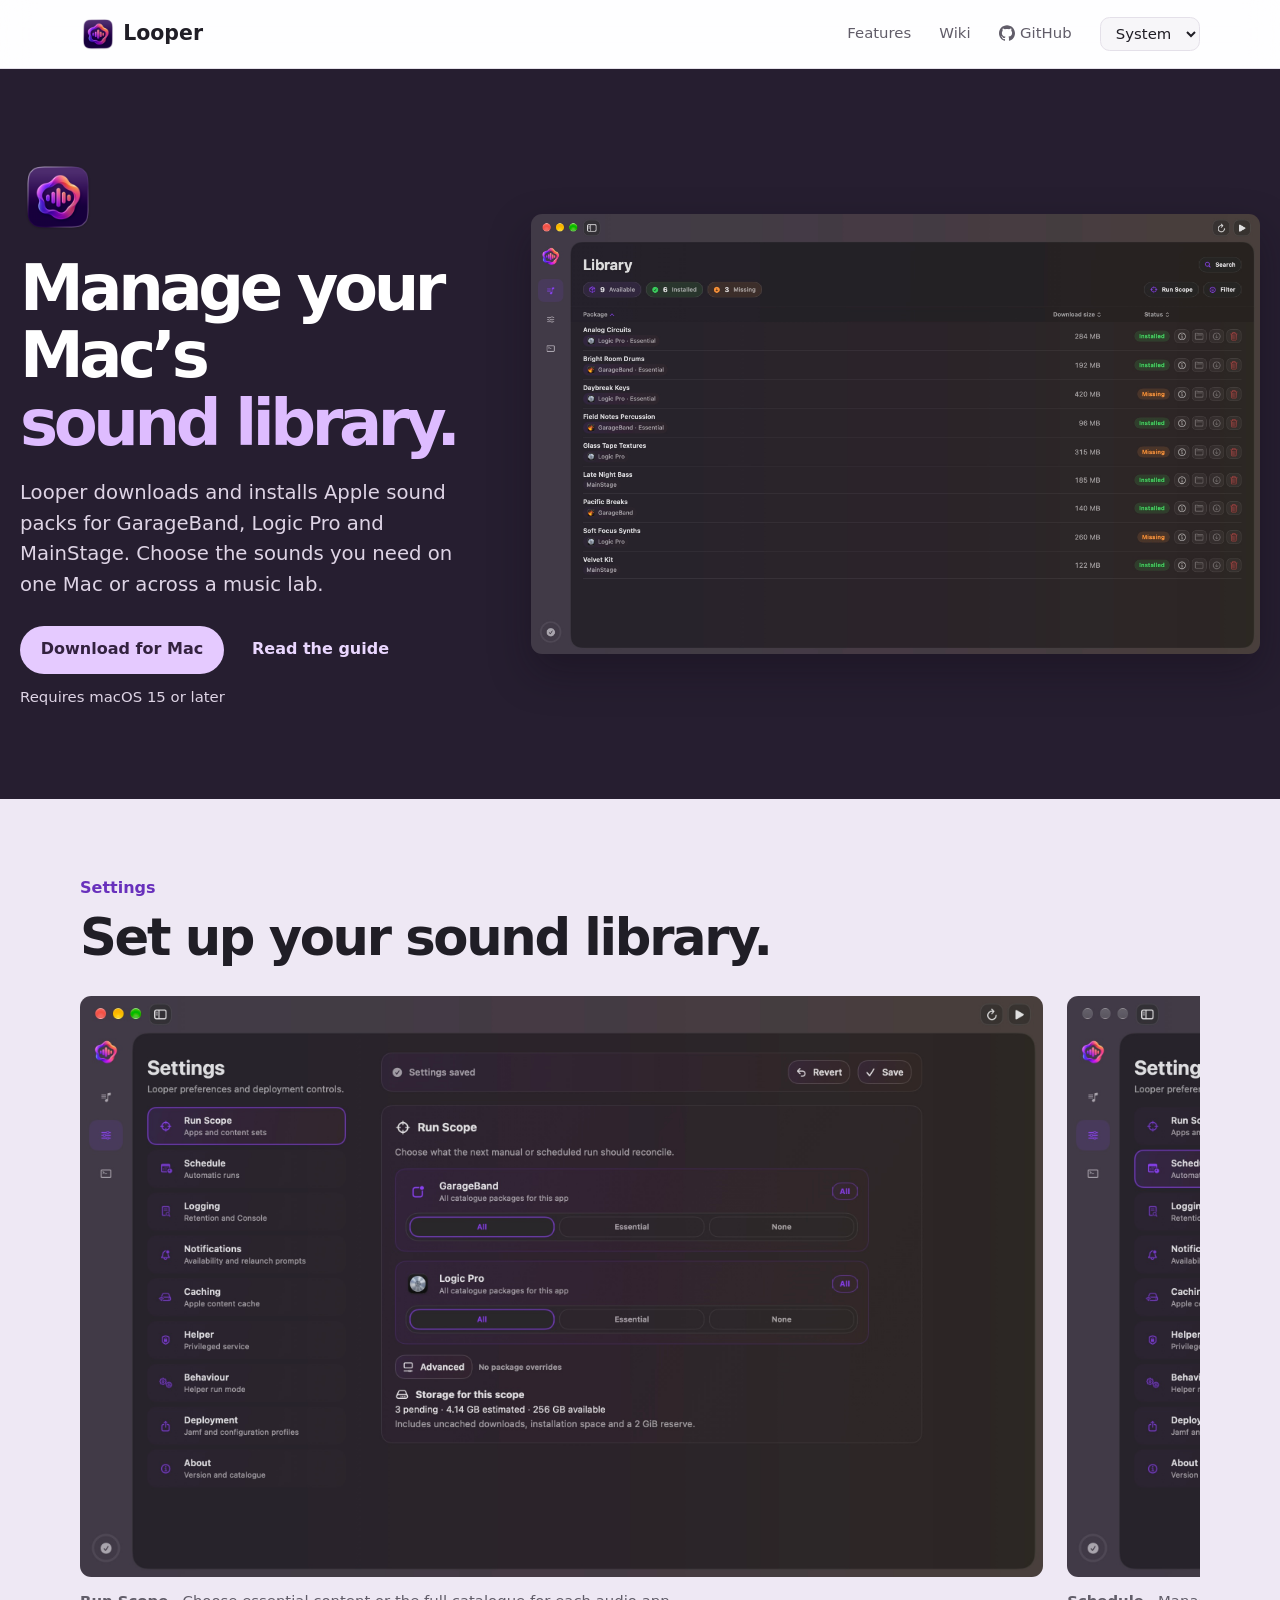
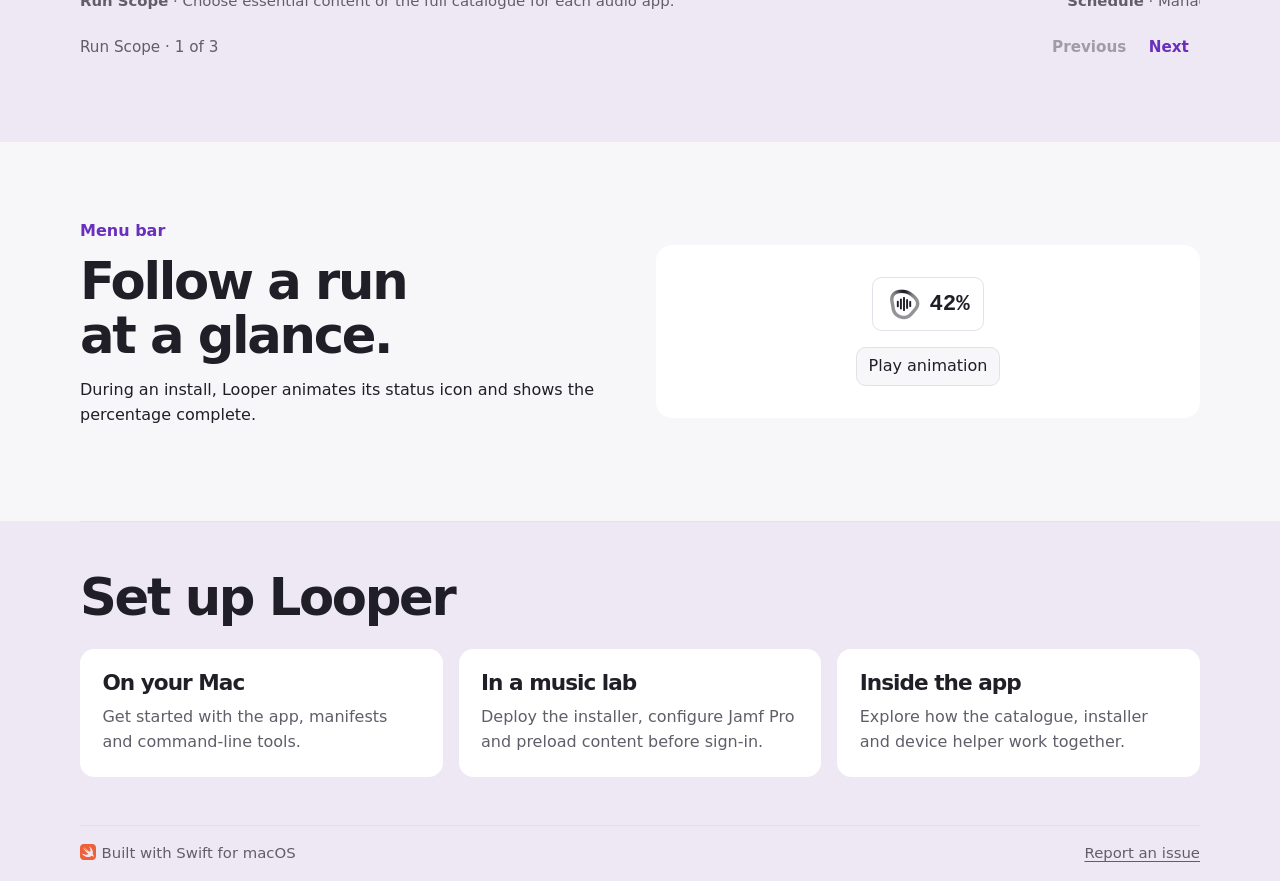
==== index.html @ 6e7a7d9b "Publish Looper website and wiki for GitHub Pages" ====
<!doctype html>
<html lang="en">
<head>
<meta charset="utf-8">
<meta name="viewport" content="width=device-width, initial-scale=1">
<meta name="description" content="Manage Apple Loops and sound libraries for GarageBand, Logic Pro and MainStage on macOS.">
<title>Looper — Apple sound libraries for Mac</title>
<link rel="icon" href="assets/looper-icon.png">
<script src="assets/site.js"></script>
<link rel="stylesheet" href="assets/site.css">
</head>
<body class="home">
<a class="skip" href="#main">Skip to content</a>
<header class="shell nav">
  <a class="brand" href="./"><img src="assets/looper-icon.png" alt="" width="36" height="36">Looper</a>
  <nav aria-label="Primary"><a href="#features">Features</a><a href="wiki/">Wiki</a><a href="https://github.com/maxhewett/Looper"><span class="mark github"></span>GitHub</a><select id="theme" aria-label="Appearance" title="Appearance" hidden><option value="auto">System</option><option value="light">Light</option><option value="dark">Dark</option></select></nav>
</header>
<main id="main">
  <section class="shell hero" aria-labelledby="hero-title">
    <div class="hero-copy"><img class="hero-icon" src="assets/looper-icon.png" width="76" height="76" alt="">
    <h1 id="hero-title">Manage your Mac’s<br><em>sound library.</em></h1>
    <p class="intro">Looper downloads and installs Apple sound packs for GarageBand, Logic Pro and MainStage. Choose the sounds you need on one Mac or across a music lab.</p>
    <div class="actions"><a class="button" href="https://github.com/maxhewett/Looper/releases/latest">Download for Mac</a><a class="secondary" href="wiki/">Read the guide</a></div>
    <p class="compat">Requires macOS 15 or later</p></div>
    <figure class="stage"><a href="assets/library.jpg"><img src="assets/library.jpg" width="2520" height="1520" fetchpriority="high" alt="Looper Library showing sound packs, download sizes and installation status"></a></figure>
  </section>
  <section id="features" class="shell gallery">
    <p class="eyebrow">Settings</p><h2>Set up your sound library.</h2>
    <div class="track" tabindex="0" role="region" aria-label="Settings screenshots" aria-roledescription="carousel">
    <figure class="app-shot" data-label="Run Scope"><a href="assets/settings.jpg"><img src="assets/settings.jpg" width="2520" height="1520" loading="lazy" alt="Looper Settings, Run Scope pane"></a><figcaption><strong>Run Scope</strong> · Choose essential content or the full catalogue for each audio app.</figcaption></figure>
    <figure class="app-shot" data-label="Schedule"><a href="assets/schedule.jpg"><img src="assets/schedule.jpg" width="2520" height="1520" loading="lazy" alt="Looper Settings, Schedule pane"></a><figcaption><strong>Schedule</strong> · Manage automatic runs and quiet hours.</figcaption></figure>
    <figure class="app-shot" data-label="Deployment"><a href="assets/deployment.jpg"><img src="assets/deployment.jpg" width="2520" height="1520" loading="lazy" alt="Looper Settings, Deployment pane"></a><figcaption><strong>Deployment</strong> · Export settings from a reference Mac for deployment through MDM.</figcaption></figure>
    </div>
    <div class="carousel-nav" hidden><span aria-live="polite"></span><div><button type="button" data-step="-1" aria-label="Previous screenshot">Previous</button><button type="button" data-step="1" aria-label="Next screenshot">Next</button></div></div>
  </section>
  <section class="shell menu-demo">
    <div><p class="eyebrow">Menu bar</p><h2>Follow a run at a glance.</h2><p>During an install, Looper animates its status icon and shows the percentage complete.</p></div>
    <figure><div class="menu-preview" aria-label="Looper install progress, 42 percent complete"><span class="menu-frame"></span>42%</div>
    <button id="play-menu" hidden>Play animation</button></figure>
  </section>
  <section class="shell guides"><h2>Set up Looper</h2>
    <div class="guide-grid"><a href="wiki/"><h3>On your Mac</h3><p>Get started with the app, manifests and command-line tools.</p></a>
    <a href="wiki/deployment.html"><h3>In a music lab</h3><p>Deploy the installer, configure Jamf Pro and preload content before sign-in.</p></a>
    <a href="wiki/architecture.html"><h3>Inside the app</h3><p>Explore how the catalogue, installer and device helper work together.</p></a></div>
  </section>
</main>
<footer class="shell footer"><span class="platform"><span class="mark swift"></span>Built with Swift for macOS</span><a href="https://github.com/maxhewett/Looper/issues">Report an issue</a></footer>
</body>
</html>
---- assets/site.css ----
/* Looper's native violet accent on a light document surface. */
:root{color-scheme:light;--bg:#fff;--text:#201e26;--muted:#615d69;--panel:#f7f6f9;--line:#e4e0e9;--accent:#6830bc}
*{box-sizing:border-box}
body{margin:0;background:var(--bg);color:var(--text);font:1rem/1.55 -apple-system,BlinkMacSystemFont,system-ui,sans-serif}
a{color:inherit;text-underline-offset:.2em}
a:focus-visible{outline:3px solid var(--accent);outline-offset:4px}
img{display:block;max-width:100%;height:auto}
.shell{width:min(70rem,calc(100% - 2.5rem));margin-inline:auto}
.nav,.footer,.nav nav,.brand,.actions{display:flex;align-items:center}
.nav,.footer{justify-content:space-between;gap:1rem;padding-block:1rem;border-bottom:1px solid var(--line)}
.brand{gap:.45rem;font-size:1.28rem;font-weight:720}
.nav a,.actions a,.guide-grid a{text-decoration:none}
.nav nav,.actions{gap:clamp(.8rem,3vw,1.75rem)}
.nav nav,.compat,figcaption,.footer{font-size:.93rem;color:var(--muted)}
.nav nav a:hover,.guide-grid a:hover h3{color:var(--accent)}
.skip{position:absolute;left:1rem;top:-5rem;background:white;padding:.5rem}.skip:focus{top:0}
.hero{text-align:center;padding-top:clamp(3rem,6vw,5rem)}
h1,h2,h3{line-height:1.06;text-wrap:balance;margin:0;letter-spacing:-.045em}
h1{font-size:clamp(3rem,6.6vw,6rem);font-weight:680}
.intro{max-width:42rem;margin:1.25rem auto;color:var(--muted);font-size:clamp(1.05rem,1.6vw,1.23rem)}
.actions{justify-content:center;margin-top:1.6rem;font-weight:630}
.button{padding:.72rem 1.3rem;border-radius:2rem;background:#7134ce;color:white}
.secondary{color:var(--accent)}.secondary:hover{text-decoration:underline}
.compat{margin:.8rem 0 2.25rem}
.stage img,.app-shot img{width:100%;border-radius:.7rem;box-shadow:0 10px 32px #29203324}
figcaption{margin-top:.9rem}.stage figcaption{color:#51475e}
h2{font-size:clamp(2rem,4vw,3.35rem)}h3{font-size:1.35rem}
.scope{display:grid;grid-template-columns:1fr 1.65fr;align-items:center;gap:clamp(2rem,6vw,5rem);padding-block:clamp(3.5rem,8vw,7rem)}
.scope p,.guide-grid p,.doc-body p{color:var(--muted)}
.eyebrow,.scope .eyebrow{color:var(--accent);font-weight:650;margin:0 0 .6rem}
.app-shot{margin:1rem 0}
.guides{border-top:1px solid var(--line);padding-block:3rem}
.guide-grid{display:grid;grid-template-columns:repeat(3,1fr);gap:1rem;margin-top:1.6rem}
.guide-grid a{padding:1.4rem;background:var(--panel);border-radius:.9rem}
.guide-grid p{margin:.65rem 0 0}
.footer{border-top:1px solid var(--line);border-bottom:0}
.docs{display:grid;grid-template-columns:13rem minmax(0,1fr);gap:clamp(2rem,5vw,5rem);padding-block:3rem 5rem}
.doc-nav{align-self:start;position:sticky;top:1.25rem}
.doc-nav a{display:block;padding:.45rem .65rem;text-decoration:none;border-radius:.35rem}
.doc-nav a:hover,.doc-nav [aria-current]{background:var(--panel);color:var(--accent)}
.doc-body{min-width:0;overflow-wrap:anywhere}
.doc-body h1{font-size:clamp(2.3rem,5vw,4rem);letter-spacing:-.06em}
.doc-body h2{font-size:clamp(1.6rem,3vw,2.4rem);margin-top:2.5rem}
.doc-body h3,.doc-body h4{margin-top:1.65rem}
.doc-body a{color:var(--accent);text-underline-offset:.2em}
.doc-body pre,.table-wrap{overflow:auto;max-width:100%}
.doc-body pre{padding:1rem;background:var(--panel);border:1px solid var(--line);border-radius:.5rem}
.doc-body code{font-family:ui-monospace,monospace;font-size:.9em}
.doc-body table{border-collapse:collapse;width:100%}
.doc-body th,.doc-body td{border:1px solid var(--line);padding:.65rem;text-align:left;vertical-align:top}
.doc-body th{background:var(--panel)}
.doc-body li{margin-block:.25em}
.toc{padding:1rem 1.25rem;background:var(--panel);border-radius:.5rem;margin-block:1.5rem}
.toc ul{margin-block:.5rem}

@media(max-width:760px){.scope,.docs,.guide-grid{grid-template-columns:1fr}.scope,.docs{gap:1.25rem}.doc-nav{position:static}.nav nav{gap:.8rem}.doc-body{width:100%}}

:root{color-scheme:light dark;--bg:light-dark(#fff,#17151b);--text:light-dark(#201e26,#f6f2fa);--muted:light-dark(#615d69,#c2baca);--panel:light-dark(#f7f6f9,#25212b);--line:light-dark(#e4e0e9,#42394b);--accent:light-dark(#6830bc,#ccabff)}
:root[data-theme=light]{color-scheme:light}
:root[data-theme=dark]{color-scheme:dark}
.skip{background:var(--bg)}
.mark{display:inline-block;width:1.1em;height:1.1em;vertical-align:-.16em;background:currentColor;mask:var(--icon) center / contain no-repeat;margin-right:.35em}
.github{--icon:url(github.svg)}
.swift{--icon:url(swift.svg);color:#ed613a}
select,button{font:inherit;color:var(--text);border:1px solid var(--line);background:var(--panel);border-radius:.6rem;padding:.4rem .7rem;cursor:pointer}
:where(button,select,summary):focus-visible{outline:3px solid var(--accent);outline-offset:3px}
.gallery,.menu-demo{padding-block:clamp(2.5rem,6vw,5rem)}
.menu-demo{border-top:1px solid var(--line);display:grid;grid-template-columns:1fr 1fr;align-items:center;gap:2rem}
.menu-demo figure{text-align:center;margin:0;background:var(--panel);border-radius:1rem;padding:2rem}
.menu-demo button{margin-top:1rem}
.menu-preview{display:inline-flex;align-items:center;gap:.45rem;background:var(--bg);border:1px solid var(--line);padding:.5rem .85rem;border-radius:.6rem;font:600 1.4rem ui-monospace,monospace}
.menu-frame{width:36px;height:36px;background:currentColor;mask:url(menu-progress.png) 0 0 / 576px 36px no-repeat}
.menu-frame.playing{animation:menu-progress 666.667ms steps(16,end) infinite}
@keyframes menu-progress{to{mask-position:-576px 0}}
.contents{margin:1.2rem 0}.contents summary{cursor:pointer;color:var(--accent)}
.table-wrap{margin:1rem 0;border:1px solid var(--line);border-radius:.7rem}
.doc-body table{min-width:34rem;line-height:1.5}
.doc-body th,.doc-body td{border:0;border-bottom:1px solid var(--line);padding:.85rem 1rem;overflow-wrap:normal}
.doc-body tbody tr:last-child td{border-bottom:0}
.doc-body td:first-child{width:35%;font-weight:550}
.doc-body td code{overflow-wrap:anywhere}
.doc-body tbody tr:nth-child(even){background:var(--panel)}
@media(max-width:650px){.menu-demo{grid-template-columns:1fr}.nav{flex-wrap:wrap}.nav nav{flex-wrap:wrap;gap:.8rem}.footer{flex-wrap:wrap}.doc-body table{min-width:30rem}}

/* Keep the screenshot glass unobstructed. Colour belongs to the sections. */
.home{--wash:light-dark(#eee8f4,#241e2b);background:var(--wash)}
.home .nav{position:sticky;top:0;z-index:5;width:100%;padding-inline:max(1.25rem,calc((100% - 70rem)/2));background:color-mix(in srgb,var(--bg) 92%,transparent);backdrop-filter:blur(16px)}
.home .skip{z-index:6}
.home section{scroll-margin-top:6.5rem}
.hero{background:#261e30;color:#fff;width:100%;padding:clamp(3rem,7vw,7rem) max(1.25rem,calc((100% - 78rem)/2));display:grid;grid-template-columns:minmax(0,.85fr) minmax(0,1.35fr);align-items:center;text-align:left;gap:clamp(2rem,4vw,5rem)}
.hero-icon{margin-bottom:1.25rem}
.hero h1{font-size:clamp(3.1rem,5vw,5.6rem);letter-spacing:-.068em}
.hero h1 em{color:#debcff;font-style:normal}
.hero .intro,.hero .compat{color:#ded4e5}
.hero .actions{justify-content:flex-start;flex-wrap:wrap}
.hero .secondary{color:#ead7ff}
.hero .button{background:#e5caff;color:#33223f}
.hero .compat{margin-bottom:0}
.stage{margin:0;min-width:0}
.stage img{display:block;width:100%;box-shadow:0 18px 40px #100a175c}
.gallery .track{display:flex;gap:clamp(.8rem,2vw,1.5rem);overflow-x:auto;scroll-snap-type:x mandatory;padding:.5rem 0 1rem;position:relative;scrollbar-color:var(--accent) transparent}
.gallery .track:after{content:"";flex:0 0 calc(14% - clamp(.8rem,2vw,1.5rem))}
.gallery .app-shot{scroll-snap-align:start;flex:0 0 86%;min-width:0;margin:0}
.track .app-shot img{box-shadow:none}
.track figcaption{margin:.8rem 0 0}
.gallery h2{margin-bottom:1.5rem}
.carousel-nav:not([hidden]){display:flex;align-items:center;justify-content:space-between;gap:1rem;color:var(--muted);font-size:.95rem}
.carousel-nav button{background:transparent;border:0;color:var(--accent);font-weight:650}
.carousel-nav button:disabled{color:var(--muted);opacity:.55;cursor:default}
.home .menu-demo{background:var(--panel);width:100%;padding-inline:max(1.25rem,calc((100% - 70rem)/2));border:0}
.menu-demo figure{background:var(--bg)}
.menu-demo figure button{display:block;margin:1rem auto 0}
.home .guide-grid a{background:var(--bg)}
@media (max-width:760px){.hero{grid-template-columns:1fr}.hero-icon{width:56px}.hero h1 br{display:none}.hero h1 em:before{content:" "}.gallery .app-shot{flex-basis:92%}.gallery .track:after{flex-basis:calc(8% - clamp(.8rem,2vw,1.5rem))}}
@media (prefers-reduced-motion:no-preference){
  .track{scroll-behavior:smooth}
  .entered{animation:arrive .65s cubic-bezier(.2,.65,.25,1) both}
  @keyframes arrive{from{opacity:.48;translate:0 1.25rem}to{opacity:1;translate:0 0}}
  @supports (animation-timeline:view()){
    .stage{animation:lift linear both;animation-timeline:view();animation-range:exit 0% exit 100%}
    @keyframes lift{to{transform:translateY(-1.5rem)}}
  }
}
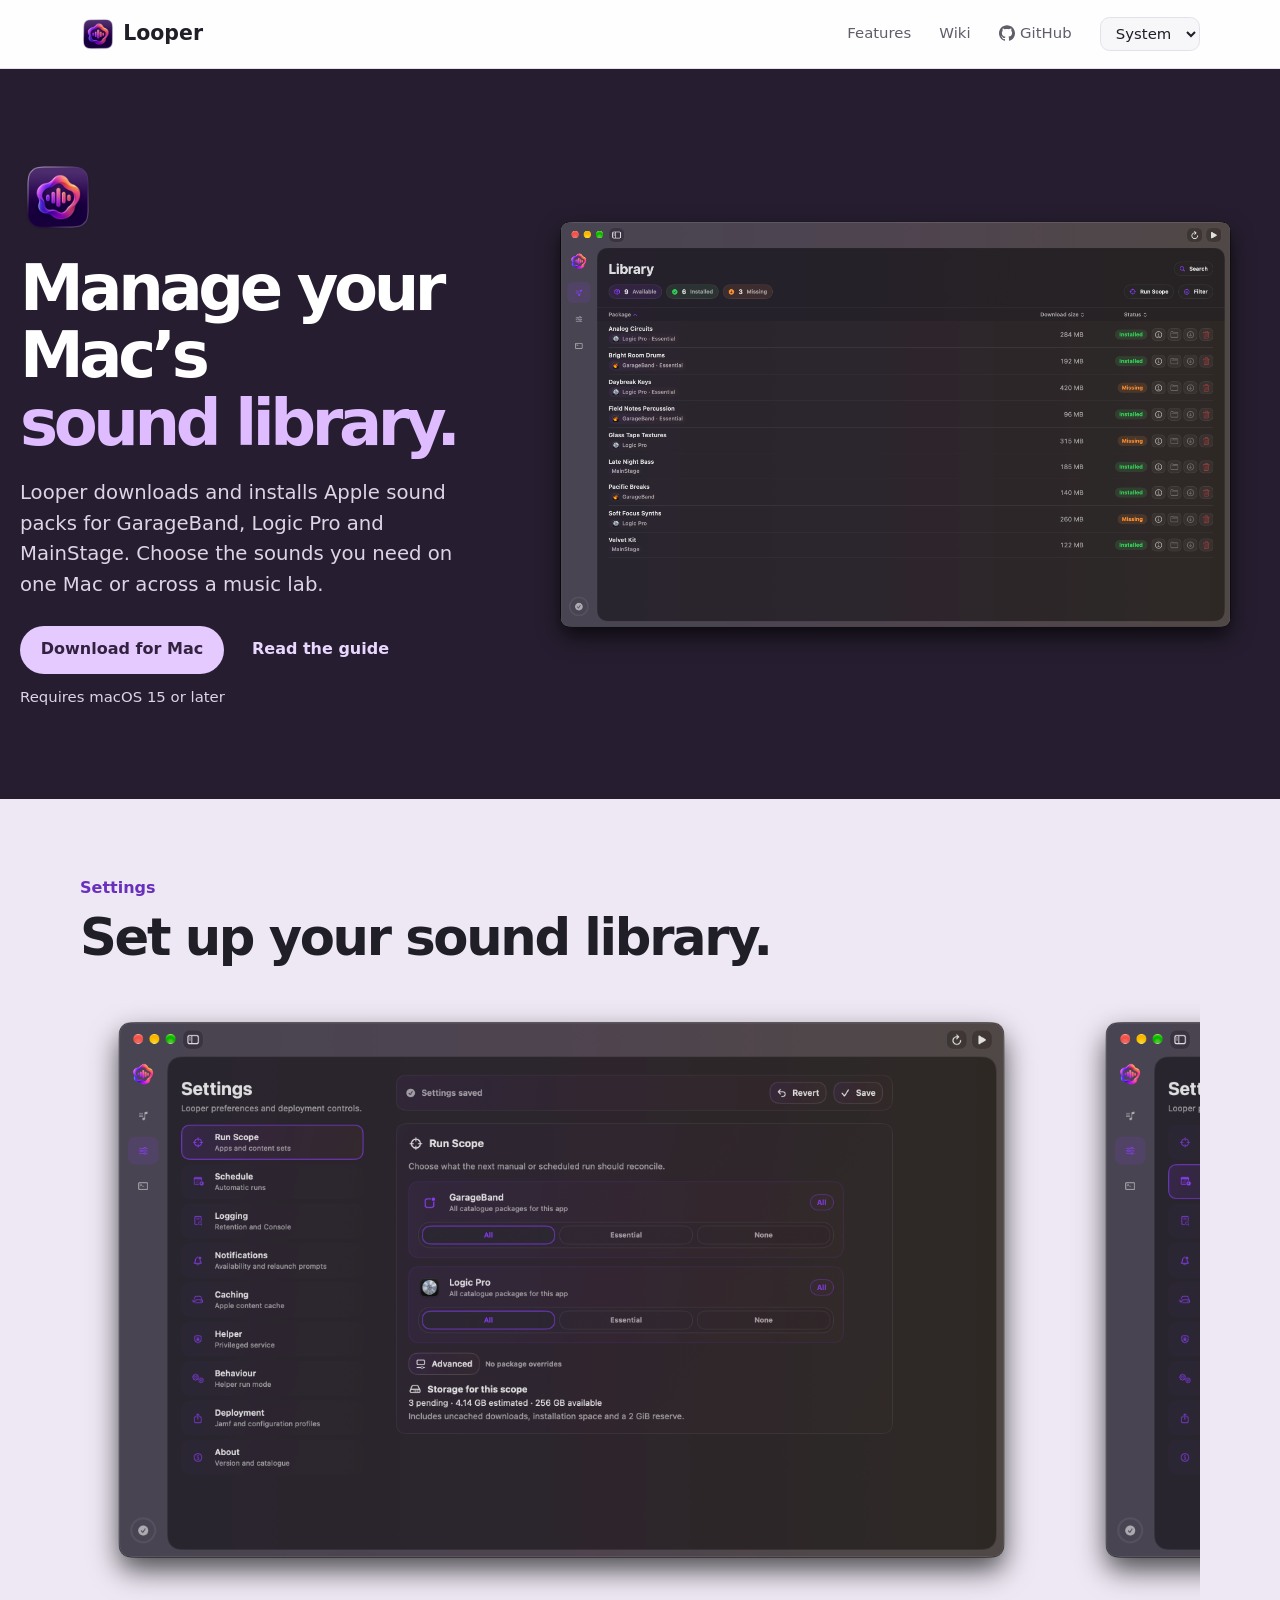
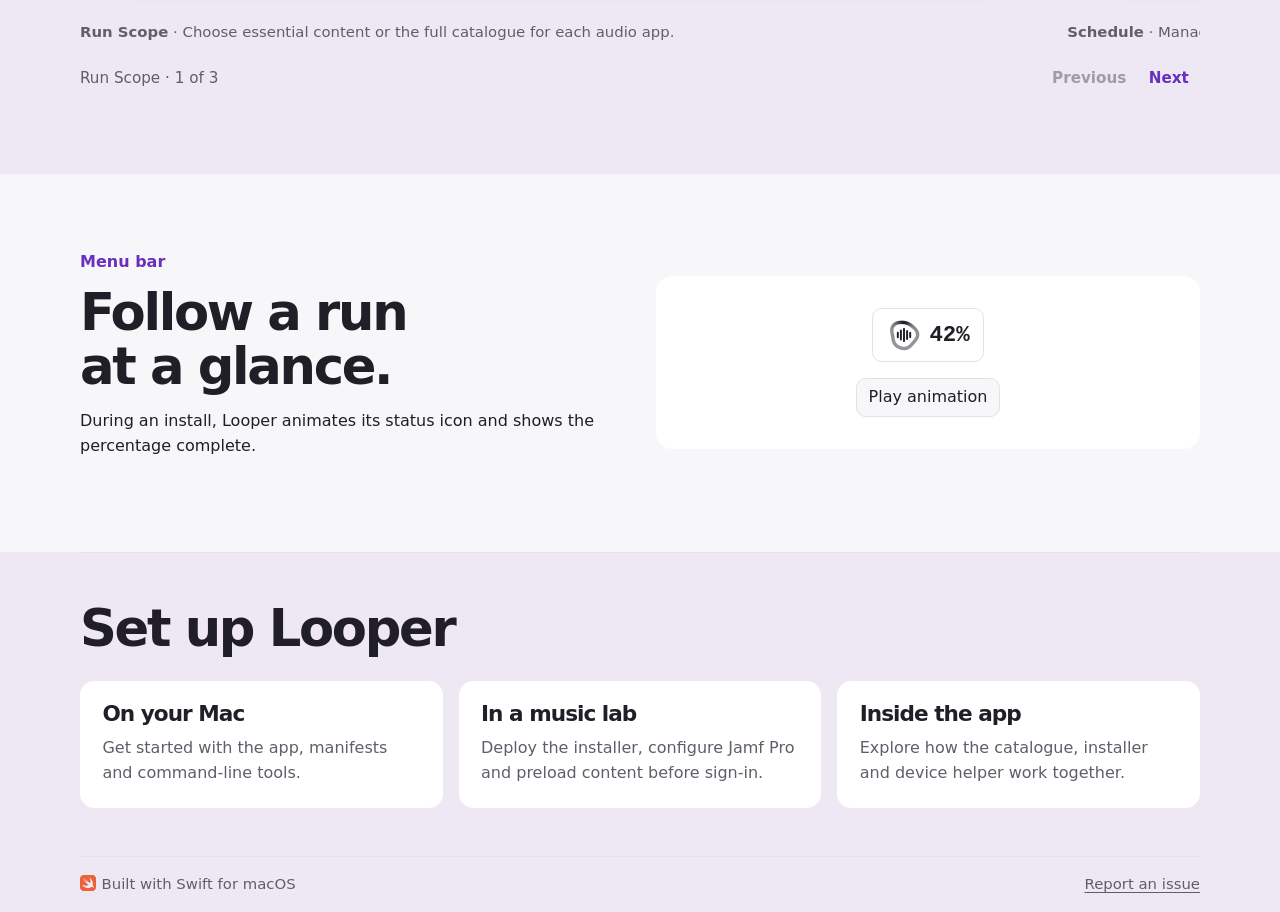
==== commit 072c08d3: "Use native macOS window captures with transparent shadows" ====
--- a/index.html
+++ b/index.html
@@ -22,14 +22,14 @@
     <p class="intro">Looper downloads and installs Apple sound packs for GarageBand, Logic Pro and MainStage. Choose the sounds you need on one Mac or across a music lab.</p>
     <div class="actions"><a class="button" href="https://github.com/maxhewett/Looper/releases/latest">Download for Mac</a><a class="secondary" href="wiki/">Read the guide</a></div>
     <p class="compat">Requires macOS 15 or later</p></div>
-    <figure class="stage"><a href="assets/library.jpg"><img src="assets/library.jpg" width="2520" height="1520" fetchpriority="high" alt="Looper Library showing sound packs, download sizes and installation status"></a></figure>
+    <figure class="stage"><a href="assets/library.png"><img src="assets/library.png" width="2744" height="1744" fetchpriority="high" alt="Looper Library showing sound packs, download sizes and installation status"></a></figure>
   </section>
   <section id="features" class="shell gallery">
     <p class="eyebrow">Settings</p><h2>Set up your sound library.</h2>
     <div class="track" tabindex="0" role="region" aria-label="Settings screenshots" aria-roledescription="carousel">
-    <figure class="app-shot" data-label="Run Scope"><a href="assets/settings.jpg"><img src="assets/settings.jpg" width="2520" height="1520" loading="lazy" alt="Looper Settings, Run Scope pane"></a><figcaption><strong>Run Scope</strong> · Choose essential content or the full catalogue for each audio app.</figcaption></figure>
-    <figure class="app-shot" data-label="Schedule"><a href="assets/schedule.jpg"><img src="assets/schedule.jpg" width="2520" height="1520" loading="lazy" alt="Looper Settings, Schedule pane"></a><figcaption><strong>Schedule</strong> · Manage automatic runs and quiet hours.</figcaption></figure>
-    <figure class="app-shot" data-label="Deployment"><a href="assets/deployment.jpg"><img src="assets/deployment.jpg" width="2520" height="1520" loading="lazy" alt="Looper Settings, Deployment pane"></a><figcaption><strong>Deployment</strong> · Export settings from a reference Mac for deployment through MDM.</figcaption></figure>
+    <figure class="app-shot" data-label="Run Scope"><a href="assets/settings.png"><img src="assets/settings.png" width="2744" height="1744" loading="lazy" alt="Looper Settings, Run Scope pane"></a><figcaption><strong>Run Scope</strong> · Choose essential content or the full catalogue for each audio app.</figcaption></figure>
+    <figure class="app-shot" data-label="Schedule"><a href="assets/schedule.png"><img src="assets/schedule.png" width="2744" height="1744" loading="lazy" alt="Looper Settings, Schedule pane"></a><figcaption><strong>Schedule</strong> · Manage automatic runs and quiet hours.</figcaption></figure>
+    <figure class="app-shot" data-label="Deployment"><a href="assets/deployment.png"><img src="assets/deployment.png" width="2744" height="1744" loading="lazy" alt="Looper Settings, Deployment pane"></a><figcaption><strong>Deployment</strong> · Export settings from a reference Mac for deployment through MDM.</figcaption></figure>
     </div>
     <div class="carousel-nav" hidden><span aria-live="polite"></span><div><button type="button" data-step="-1" aria-label="Previous screenshot">Previous</button><button type="button" data-step="1" aria-label="Next screenshot">Next</button></div></div>
   </section>
--- a/assets/site.css
+++ b/assets/site.css
@@ -22,7 +22,7 @@
 .button{padding:.72rem 1.3rem;border-radius:2rem;background:#7134ce;color:white}
 .secondary{color:var(--accent)}.secondary:hover{text-decoration:underline}
 .compat{margin:.8rem 0 2.25rem}
-.stage img,.app-shot img{width:100%;border-radius:.7rem;box-shadow:0 10px 32px #29203324}
+.stage img,.app-shot img{width:100%;height:auto}
 figcaption{margin-top:.9rem}.stage figcaption{color:#51475e}
 h2{font-size:clamp(2rem,4vw,3.35rem)}h3{font-size:1.35rem}
 .scope{display:grid;grid-template-columns:1fr 1.65fr;align-items:center;gap:clamp(2rem,6vw,5rem);padding-block:clamp(3.5rem,8vw,7rem)}
@@ -97,11 +97,10 @@
 .hero .button{background:#e5caff;color:#33223f}
 .hero .compat{margin-bottom:0}
 .stage{margin:0;min-width:0}
-.stage img{display:block;width:100%;box-shadow:0 18px 40px #100a175c}
+.stage img{display:block;width:100%;height:auto}
 .gallery .track{display:flex;gap:clamp(.8rem,2vw,1.5rem);overflow-x:auto;scroll-snap-type:x mandatory;padding:.5rem 0 1rem;position:relative;scrollbar-color:var(--accent) transparent}
 .gallery .track:after{content:"";flex:0 0 calc(14% - clamp(.8rem,2vw,1.5rem))}
 .gallery .app-shot{scroll-snap-align:start;flex:0 0 86%;min-width:0;margin:0}
-.track .app-shot img{box-shadow:none}
 .track figcaption{margin:.8rem 0 0}
 .gallery h2{margin-bottom:1.5rem}
 .carousel-nav:not([hidden]){display:flex;align-items:center;justify-content:space-between;gap:1rem;color:var(--muted);font-size:.95rem}
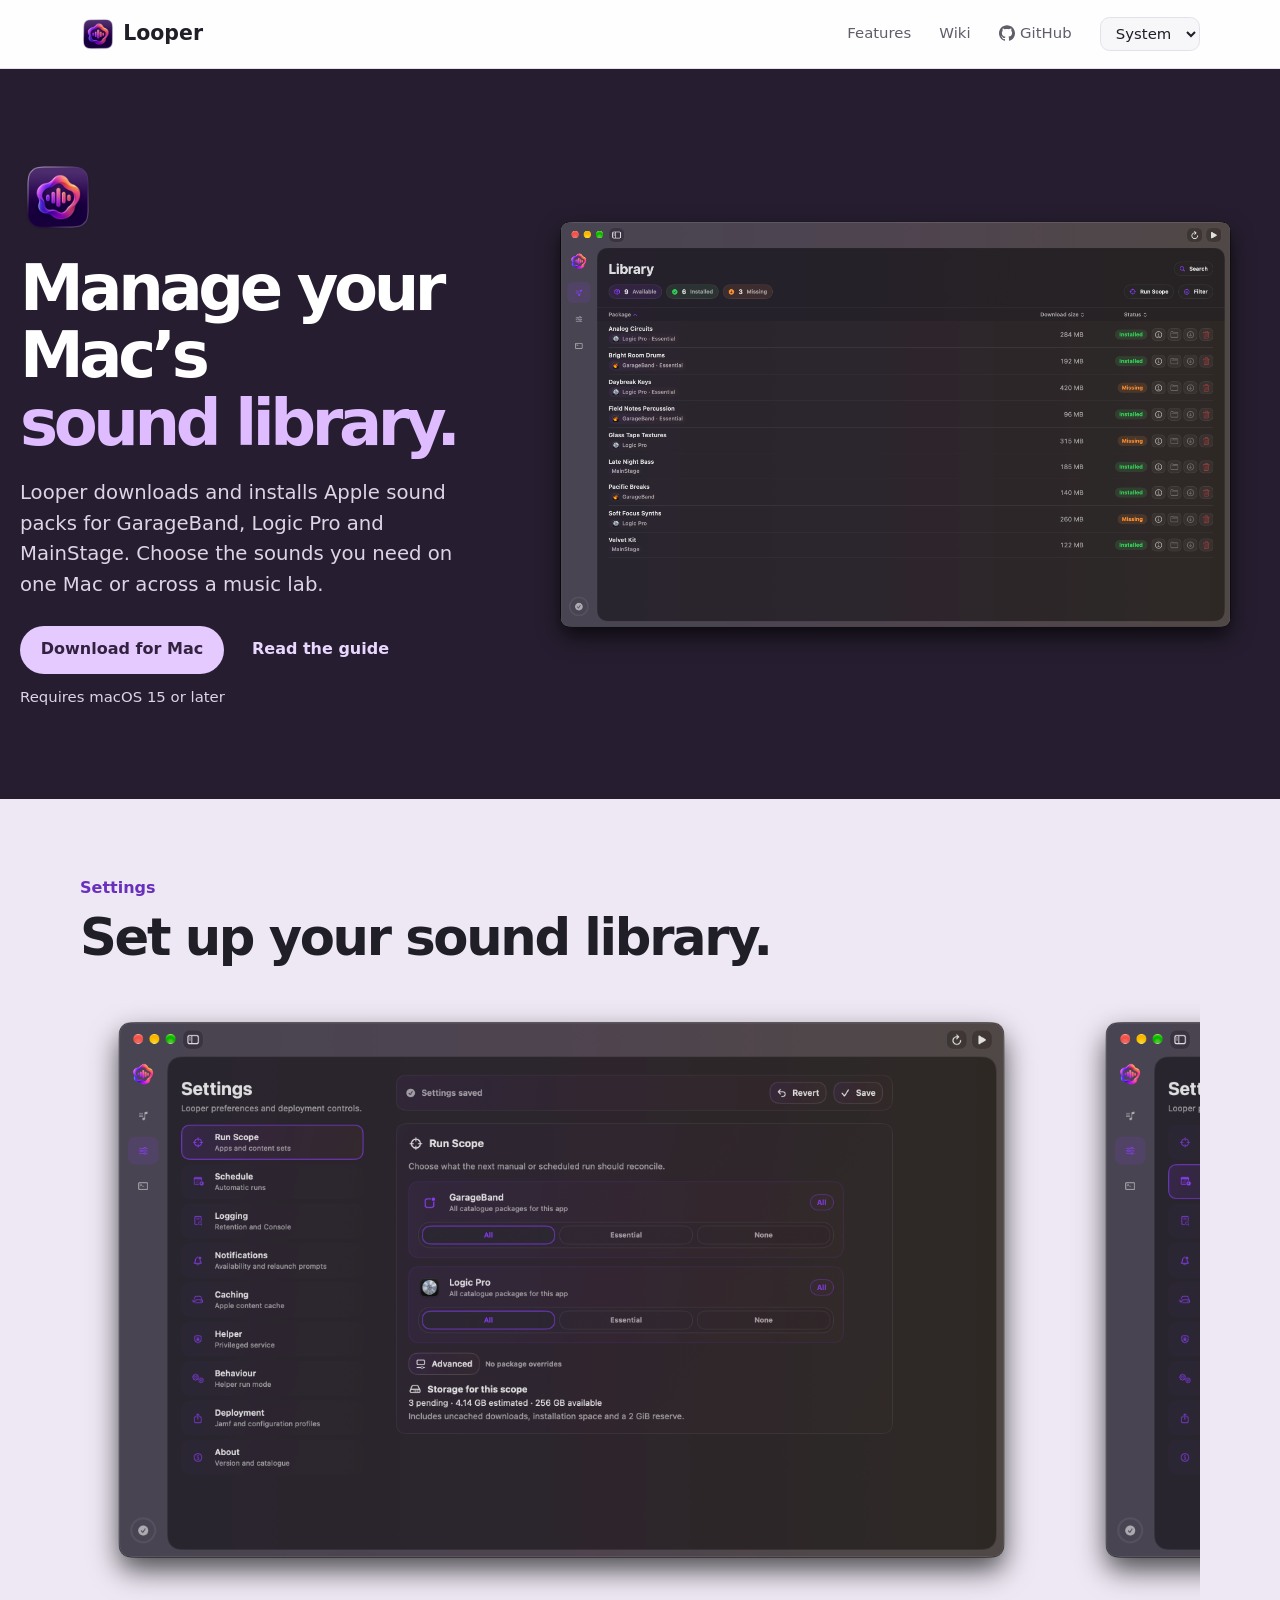
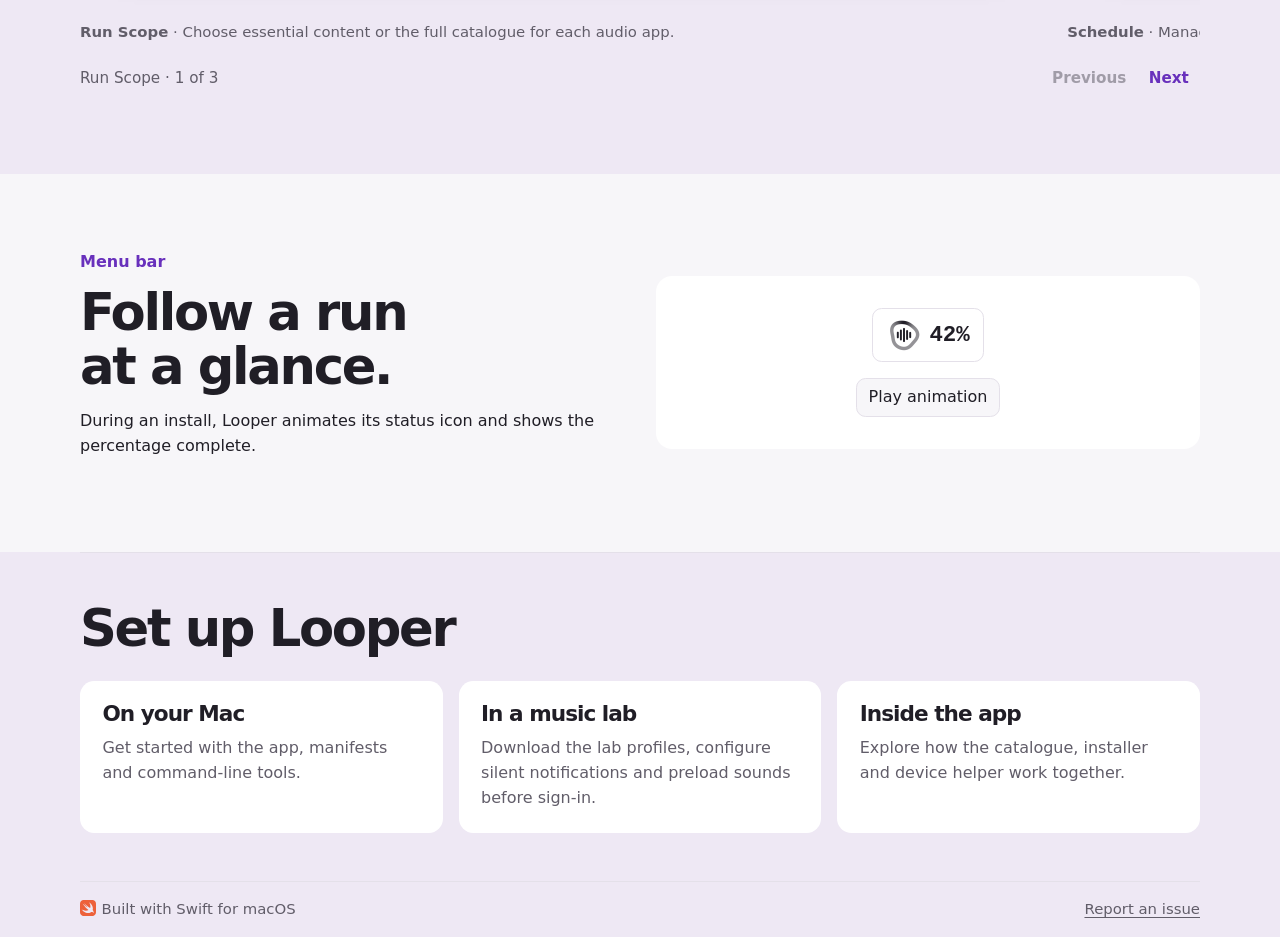
==== commit 7db7a217: "Publish lab profiles and deployment downloads" ====
--- a/index.html
+++ b/index.html
@@ -40,7 +40,7 @@
   </section>
   <section class="shell guides"><h2>Set up Looper</h2>
     <div class="guide-grid"><a href="wiki/"><h3>On your Mac</h3><p>Get started with the app, manifests and command-line tools.</p></a>
-    <a href="wiki/deployment.html"><h3>In a music lab</h3><p>Deploy the installer, configure Jamf Pro and preload content before sign-in.</p></a>
+    <a href="wiki/deployment.html"><h3>In a music lab</h3><p>Download the lab profiles, configure silent notifications and preload sounds before sign-in.</p></a>
     <a href="wiki/architecture.html"><h3>Inside the app</h3><p>Explore how the catalogue, installer and device helper work together.</p></a></div>
   </section>
 </main>
--- a/assets/site.css
+++ b/assets/site.css
@@ -120,3 +120,12 @@
     @keyframes lift{to{transform:translateY(-1.5rem)}}
   }
 }
+.attachments{align-self:start;background:var(--panel);border-radius:1rem;padding:1rem}
+.attachments h2{font-size:1.2rem;margin:0 0 .65rem}
+.attachments a{display:flex;align-items:flex-start;gap:.7rem;padding:.8rem 0;text-decoration:none;border-top:1px solid var(--line)}
+.attachments strong,.attachments small{display:block;overflow-wrap:anywhere}
+.attachments strong{font-size:.9rem}.attachments small{color:var(--muted);margin-top:.2rem}
+.attachments a:hover strong{text-decoration:underline;color:var(--accent)}
+.attachments i{flex:none;display:grid;place-items:center;padding-top:.5rem;width:2.4rem;height:2.9rem;font:650 .63rem system-ui;color:var(--accent);background:color-mix(in srgb,var(--accent) 16%,var(--bg));clip-path:polygon(0 0,70% 0,100% 24%,100% 100%,0 100%);border-radius:.22rem}
+@media(min-width:1050px){.deployment-doc{width:min(86rem,calc(100% - 3rem));grid-template-columns:10rem minmax(0,1fr) minmax(14rem,18rem);gap:2rem}.attachments{position:sticky;top:1rem;max-height:calc(100vh - 2rem);overflow:auto}}
+@media(max-width:1049px){.deployment-doc{grid-template-columns:minmax(0,1fr)}.deployment-doc .doc-nav{position:static}.attachments{grid-row:2}}
